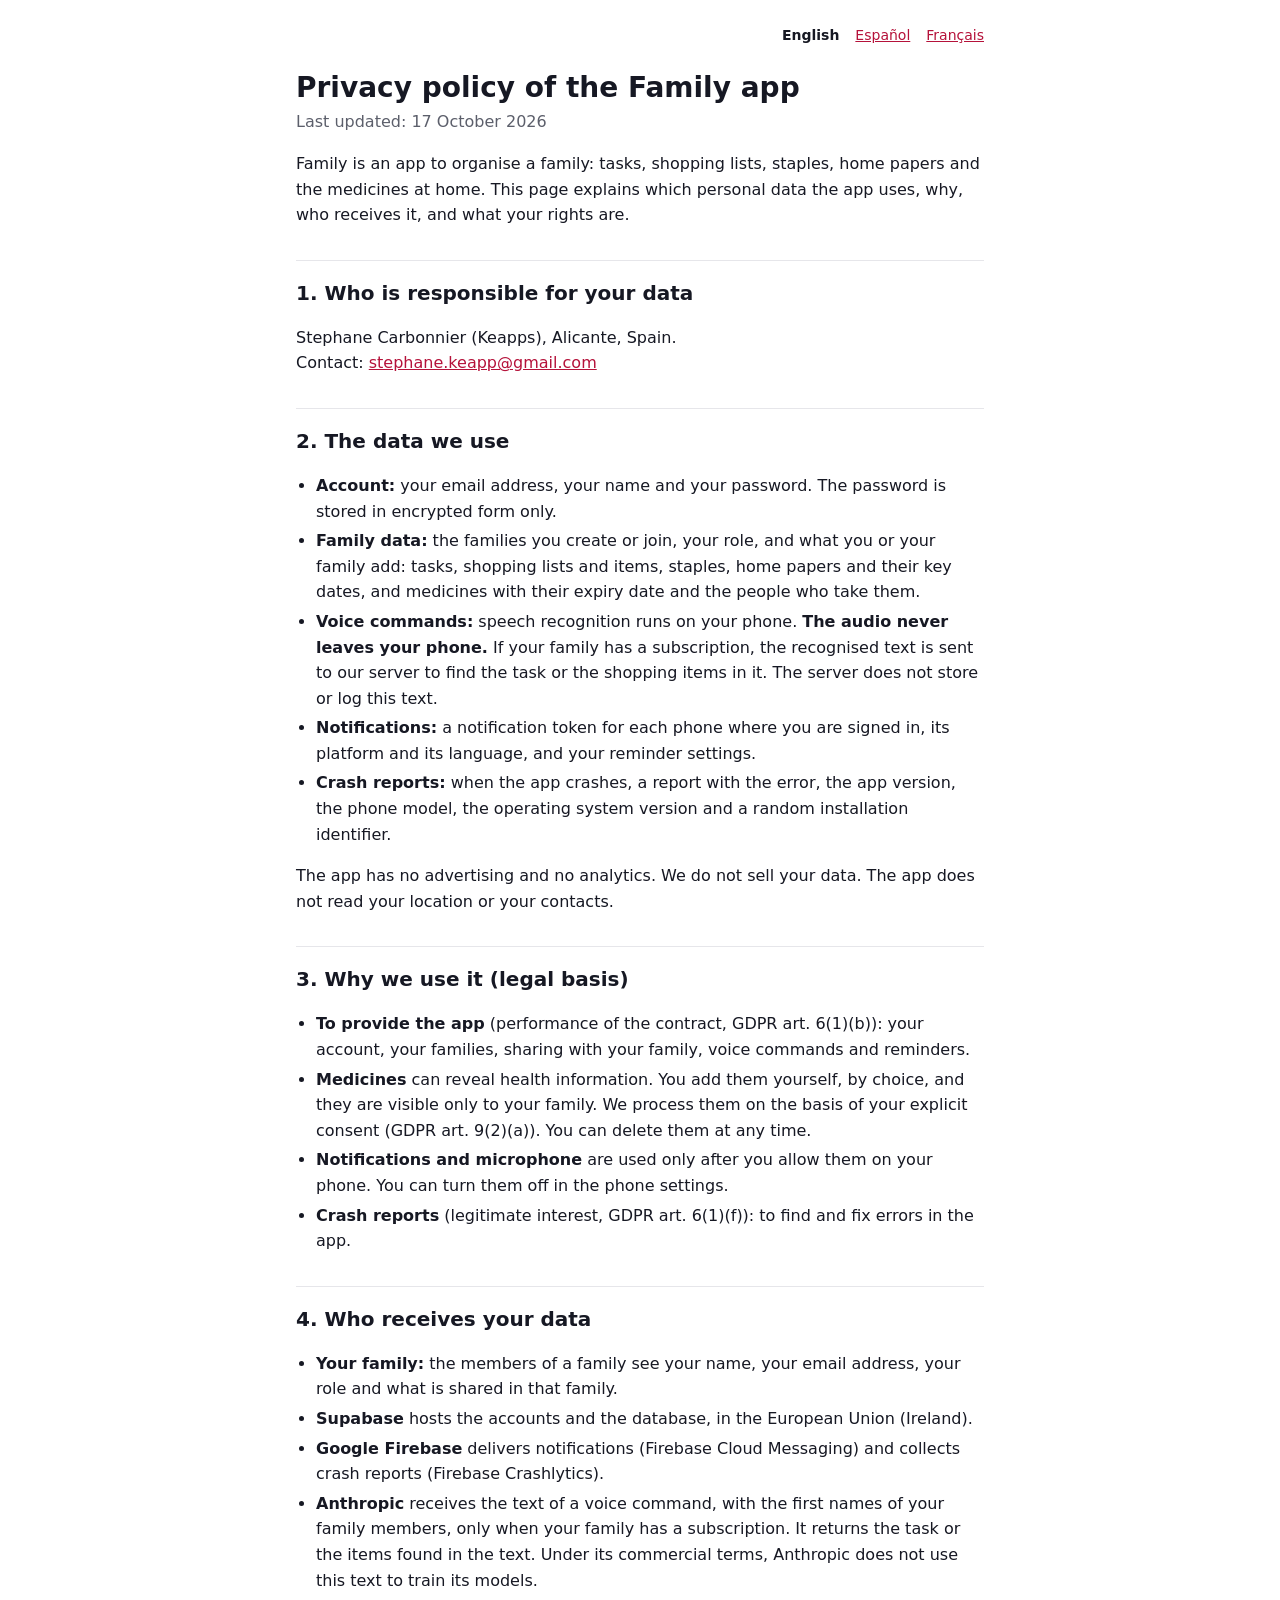
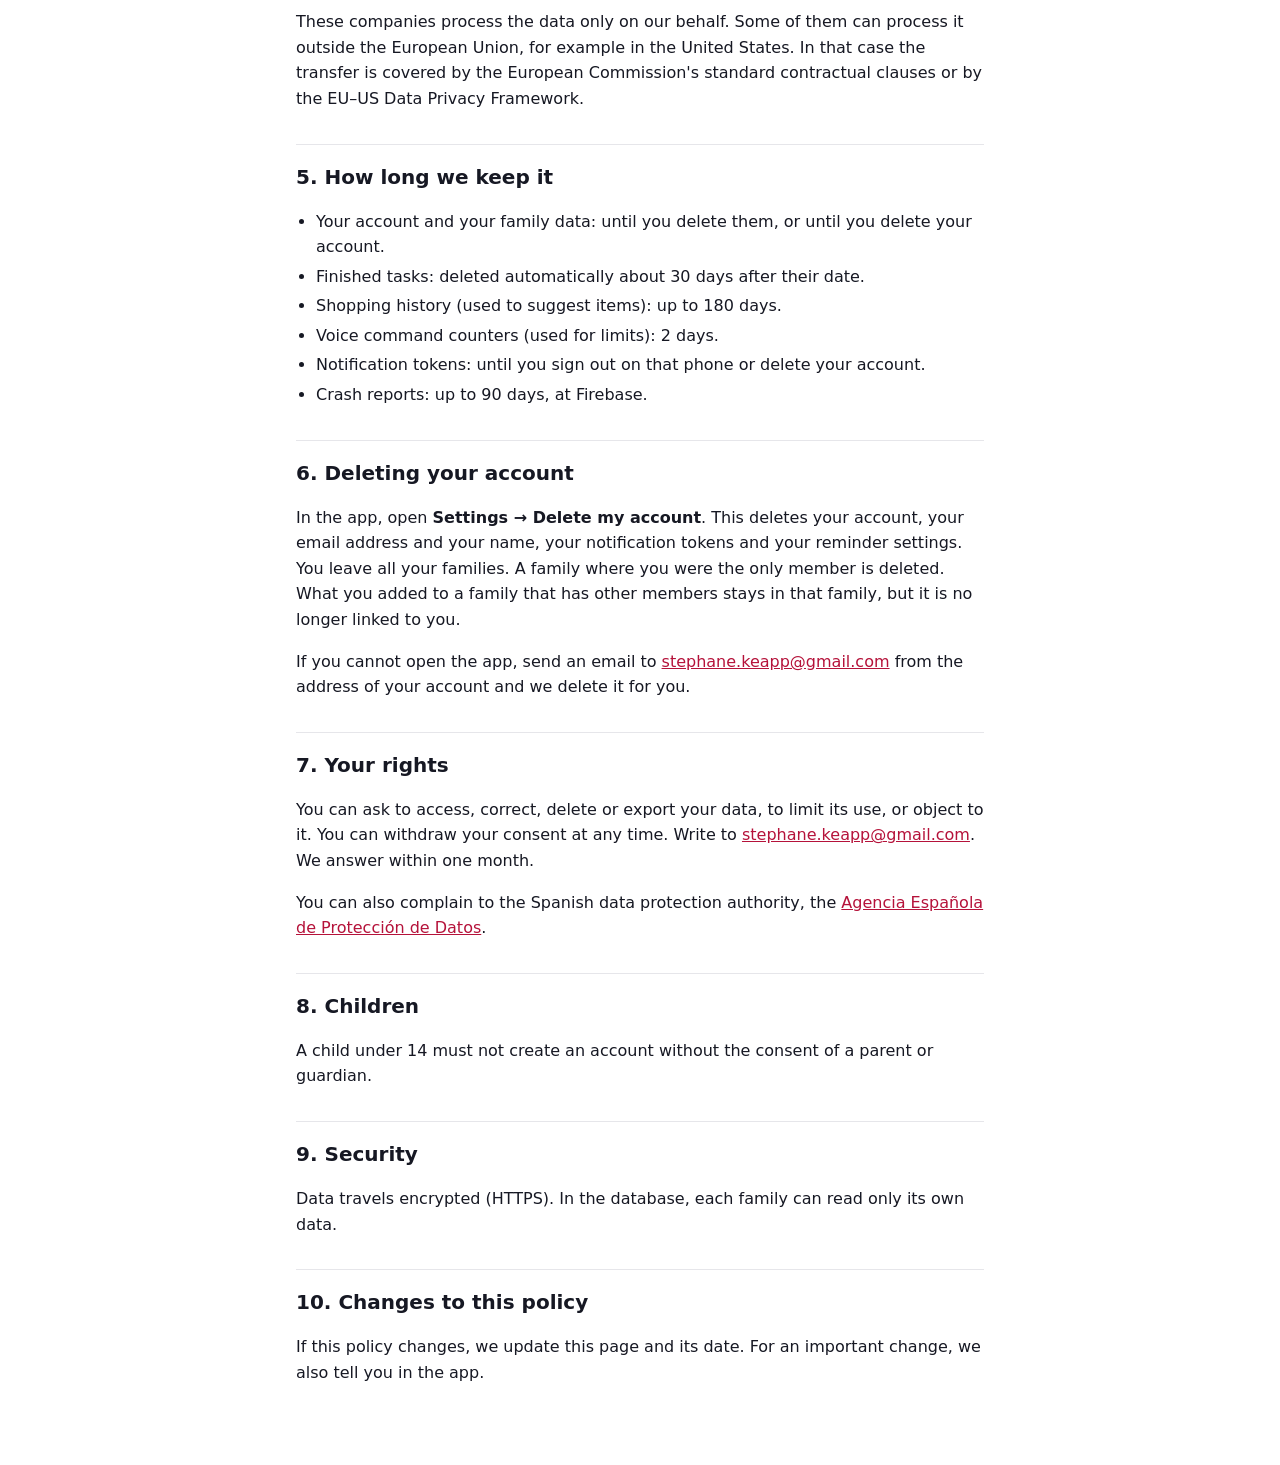
==== index.html @ e2297148 "docs: privacy policy of the Family app (en, es, fr) Co-Authored-By: Claude Opus 5.5 <noreply@anthrop" ====
<!doctype html>
<html lang="en">
<head>
  <meta charset="utf-8">
  <meta name="viewport" content="width=device-width, initial-scale=1">
  <title>Family – Privacy policy</title>
  <link rel="stylesheet" href="style.css">
</head>
<body>
<main>
  <nav class="lang" aria-label="Language">
    <a href="./" aria-current="page">English</a>
    <a href="es/" hreflang="es">Español</a>
    <a href="fr/" hreflang="fr">Français</a>
  </nav>

  <h1>Privacy policy of the Family app</h1>
  <p class="updated">Last updated: 17 October 2026</p>

  <p>Family is an app to organise a family: tasks, shopping lists, staples, home papers and the medicines at home. This page explains which personal data the app uses, why, who receives it, and what your rights are.</p>

  <h2>1. Who is responsible for your data</h2>
  <p>Stephane Carbonnier (Keapps), Alicante, Spain.<br>
  Contact: <a href="mailto:stephane.keapp@gmail.com">stephane.keapp@gmail.com</a></p>

  <h2>2. The data we use</h2>
  <ul>
    <li><strong>Account:</strong> your email address, your name and your password. The password is stored in encrypted form only.</li>
    <li><strong>Family data:</strong> the families you create or join, your role, and what you or your family add: tasks, shopping lists and items, staples, home papers and their key dates, and medicines with their expiry date and the people who take them.</li>
    <li><strong>Voice commands:</strong> speech recognition runs on your phone. <strong>The audio never leaves your phone.</strong> If your family has a subscription, the recognised text is sent to our server to find the task or the shopping items in it. The server does not store or log this text.</li>
    <li><strong>Notifications:</strong> a notification token for each phone where you are signed in, its platform and its language, and your reminder settings.</li>
    <li><strong>Crash reports:</strong> when the app crashes, a report with the error, the app version, the phone model, the operating system version and a random installation identifier.</li>
  </ul>
  <p>The app has no advertising and no analytics. We do not sell your data. The app does not read your location or your contacts.</p>

  <h2>3. Why we use it (legal basis)</h2>
  <ul>
    <li><strong>To provide the app</strong> (performance of the contract, GDPR art. 6(1)(b)): your account, your families, sharing with your family, voice commands and reminders.</li>
    <li><strong>Medicines</strong> can reveal health information. You add them yourself, by choice, and they are visible only to your family. We process them on the basis of your explicit consent (GDPR art. 9(2)(a)). You can delete them at any time.</li>
    <li><strong>Notifications and microphone</strong> are used only after you allow them on your phone. You can turn them off in the phone settings.</li>
    <li><strong>Crash reports</strong> (legitimate interest, GDPR art. 6(1)(f)): to find and fix errors in the app.</li>
  </ul>

  <h2>4. Who receives your data</h2>
  <ul>
    <li><strong>Your family:</strong> the members of a family see your name, your email address, your role and what is shared in that family.</li>
    <li><strong>Supabase</strong> hosts the accounts and the database, in the European Union (Ireland).</li>
    <li><strong>Google Firebase</strong> delivers notifications (Firebase Cloud Messaging) and collects crash reports (Firebase Crashlytics).</li>
    <li><strong>Anthropic</strong> receives the text of a voice command, with the first names of your family members, only when your family has a subscription. It returns the task or the items found in the text. Under its commercial terms, Anthropic does not use this text to train its models.</li>
  </ul>
  <p>These companies process the data only on our behalf. Some of them can process it outside the European Union, for example in the United States. In that case the transfer is covered by the European Commission's standard contractual clauses or by the EU–US Data Privacy Framework.</p>

  <h2>5. How long we keep it</h2>
  <ul>
    <li>Your account and your family data: until you delete them, or until you delete your account.</li>
    <li>Finished tasks: deleted automatically about 30 days after their date.</li>
    <li>Shopping history (used to suggest items): up to 180 days.</li>
    <li>Voice command counters (used for limits): 2 days.</li>
    <li>Notification tokens: until you sign out on that phone or delete your account.</li>
    <li>Crash reports: up to 90 days, at Firebase.</li>
  </ul>

  <h2>6. Deleting your account</h2>
  <p>In the app, open <strong>Settings → Delete my account</strong>. This deletes your account, your email address and your name, your notification tokens and your reminder settings. You leave all your families. A family where you were the only member is deleted. What you added to a family that has other members stays in that family, but it is no longer linked to you.</p>
  <p>If you cannot open the app, send an email to <a href="mailto:stephane.keapp@gmail.com">stephane.keapp@gmail.com</a> from the address of your account and we delete it for you.</p>

  <h2>7. Your rights</h2>
  <p>You can ask to access, correct, delete or export your data, to limit its use, or object to it. You can withdraw your consent at any time. Write to <a href="mailto:stephane.keapp@gmail.com">stephane.keapp@gmail.com</a>. We answer within one month.</p>
  <p>You can also complain to the Spanish data protection authority, the <a href="https://www.aepd.es">Agencia Española de Protección de Datos</a>.</p>

  <h2>8. Children</h2>
  <p>A child under 14 must not create an account without the consent of a parent or guardian.</p>

  <h2>9. Security</h2>
  <p>Data travels encrypted (HTTPS). In the database, each family can read only its own data.</p>

  <h2>10. Changes to this policy</h2>
  <p>If this policy changes, we update this page and its date. For an important change, we also tell you in the app.</p>
</main>
</body>
</html>
---- style.css ----
:root {
  --bg: #ffffff;
  --text: #161823;
  --muted: #5c5f6b;
  --accent: #b5123a;
  --rule: #e6e6ea;
  color-scheme: light dark;
}

@media (prefers-color-scheme: dark) {
  :root {
    --bg: #121212;
    --text: #f1f1f2;
    --muted: #a8aab3;
    --accent: #ff7a98;
    --rule: #2c2c30;
  }
}

* { box-sizing: border-box; }

body {
  margin: 0;
  background: var(--bg);
  color: var(--text);
  font: 16px/1.6 system-ui, -apple-system, "Segoe UI", Roboto, sans-serif;
}

main {
  max-width: 720px;
  margin: 0 auto;
  padding: 24px 16px 64px;
}

nav.lang {
  display: flex;
  gap: 16px;
  justify-content: flex-end;
  font-size: 14px;
}

nav.lang a[aria-current="page"] {
  font-weight: 700;
  color: var(--text);
  text-decoration: none;
}

h1 { font-size: 28px; line-height: 1.25; margin: 24px 0 4px; }
h2 { font-size: 20px; margin: 32px 0 8px; padding-top: 16px; border-top: 1px solid var(--rule); }
p.updated { color: var(--muted); margin-top: 0; }
a { color: var(--accent); }
ul { padding-left: 20px; }
li { margin: 4px 0; }
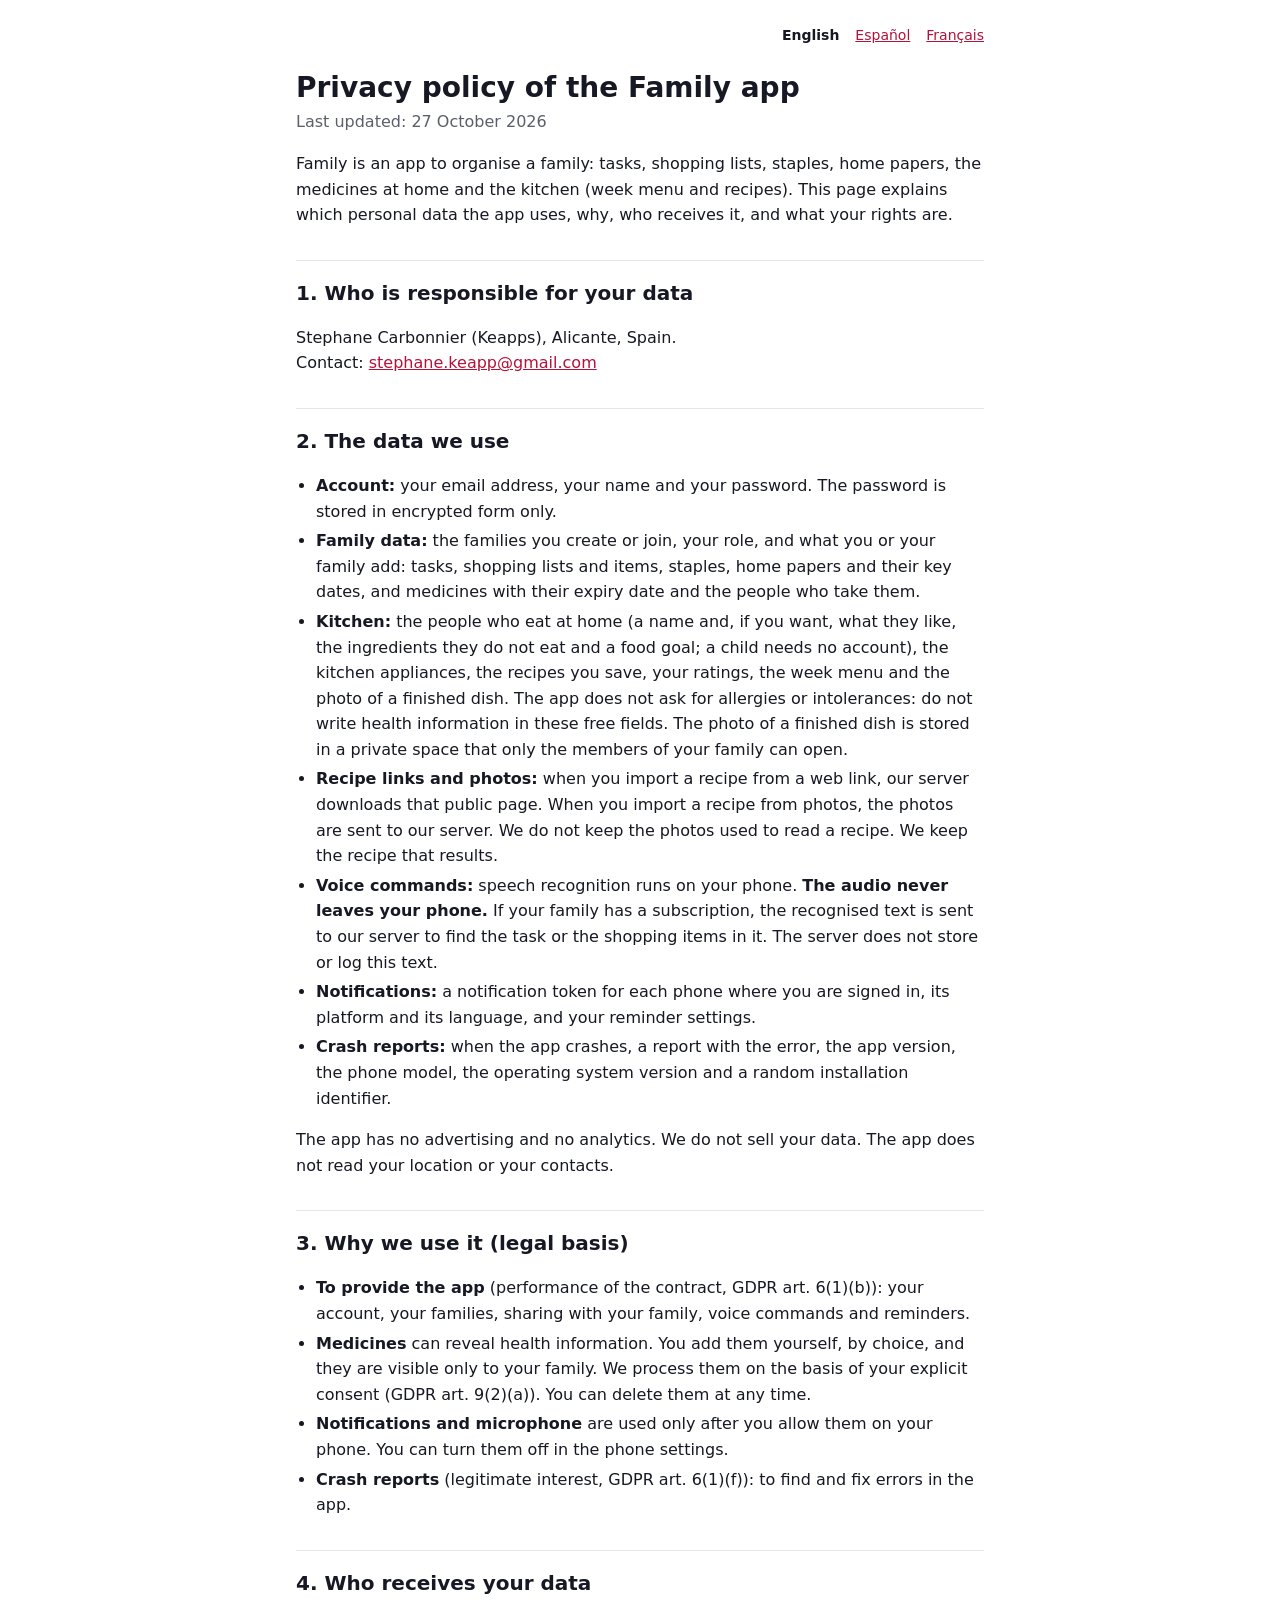
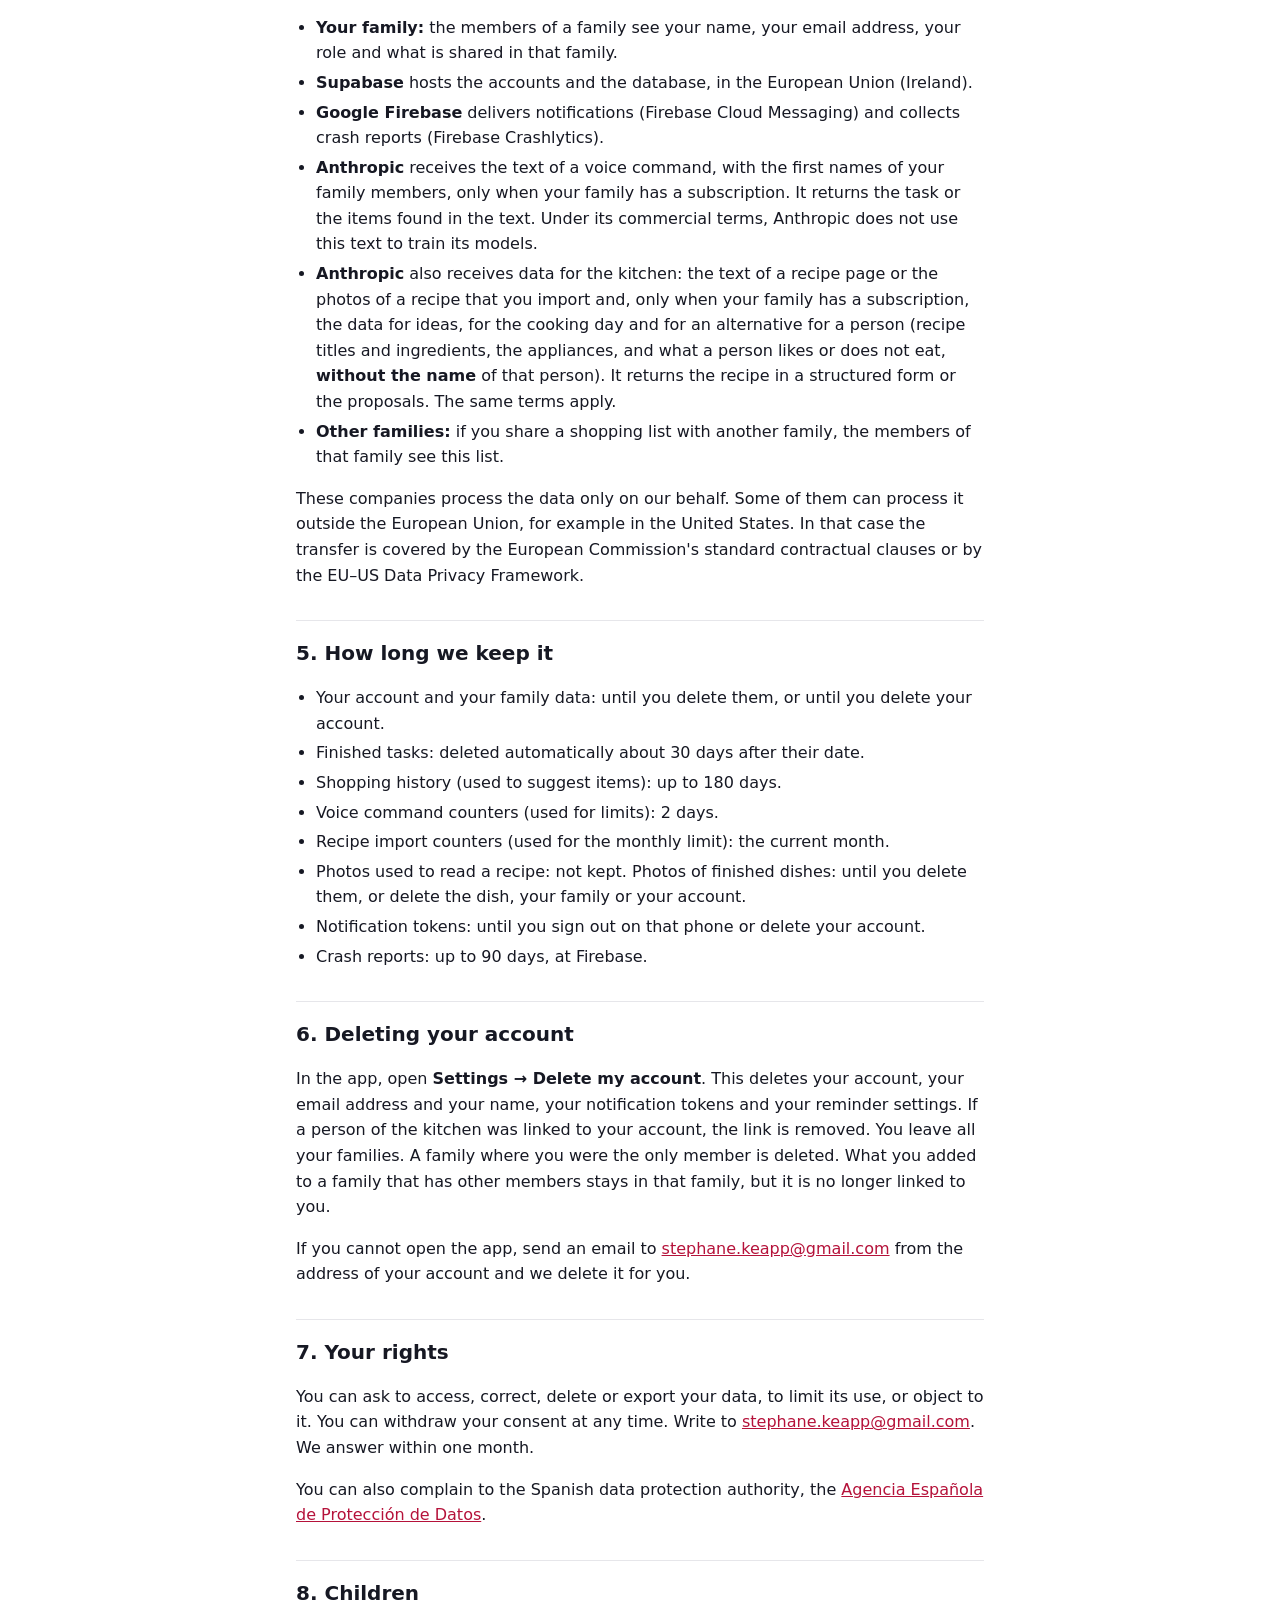
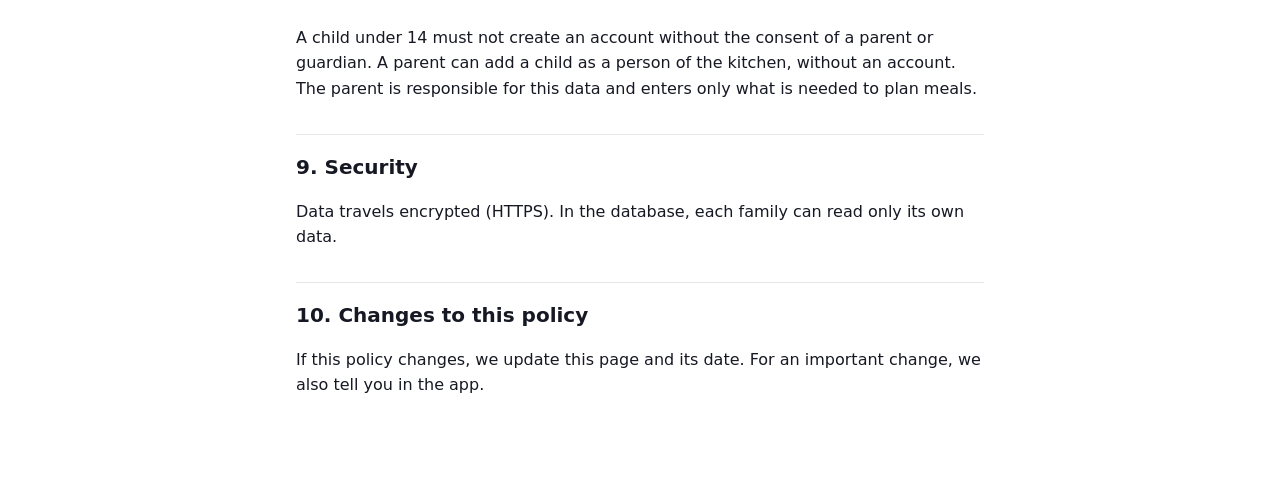
==== commit 4aaedee4: "docs: privacy policy covers the Kitchen module (diners, recipes, photos, Anthropic) Co-Authored-By: " ====
--- a/index.html
+++ b/index.html
@@ -15,9 +15,9 @@
   </nav>
 
   <h1>Privacy policy of the Family app</h1>
-  <p class="updated">Last updated: 17 October 2026</p>
+  <p class="updated">Last updated: 27 October 2026</p>
 
-  <p>Family is an app to organise a family: tasks, shopping lists, staples, home papers and the medicines at home. This page explains which personal data the app uses, why, who receives it, and what your rights are.</p>
+  <p>Family is an app to organise a family: tasks, shopping lists, staples, home papers, the medicines at home and the kitchen (week menu and recipes). This page explains which personal data the app uses, why, who receives it, and what your rights are.</p>
 
   <h2>1. Who is responsible for your data</h2>
   <p>Stephane Carbonnier (Keapps), Alicante, Spain.<br>
@@ -27,6 +27,8 @@
   <ul>
     <li><strong>Account:</strong> your email address, your name and your password. The password is stored in encrypted form only.</li>
     <li><strong>Family data:</strong> the families you create or join, your role, and what you or your family add: tasks, shopping lists and items, staples, home papers and their key dates, and medicines with their expiry date and the people who take them.</li>
+    <li><strong>Kitchen:</strong> the people who eat at home (a name and, if you want, what they like, the ingredients they do not eat and a food goal; a child needs no account), the kitchen appliances, the recipes you save, your ratings, the week menu and the photo of a finished dish. The app does not ask for allergies or intolerances: do not write health information in these free fields. The photo of a finished dish is stored in a private space that only the members of your family can open.</li>
+    <li><strong>Recipe links and photos:</strong> when you import a recipe from a web link, our server downloads that public page. When you import a recipe from photos, the photos are sent to our server. We do not keep the photos used to read a recipe. We keep the recipe that results.</li>
     <li><strong>Voice commands:</strong> speech recognition runs on your phone. <strong>The audio never leaves your phone.</strong> If your family has a subscription, the recognised text is sent to our server to find the task or the shopping items in it. The server does not store or log this text.</li>
     <li><strong>Notifications:</strong> a notification token for each phone where you are signed in, its platform and its language, and your reminder settings.</li>
     <li><strong>Crash reports:</strong> when the app crashes, a report with the error, the app version, the phone model, the operating system version and a random installation identifier.</li>
@@ -47,6 +49,8 @@
     <li><strong>Supabase</strong> hosts the accounts and the database, in the European Union (Ireland).</li>
     <li><strong>Google Firebase</strong> delivers notifications (Firebase Cloud Messaging) and collects crash reports (Firebase Crashlytics).</li>
     <li><strong>Anthropic</strong> receives the text of a voice command, with the first names of your family members, only when your family has a subscription. It returns the task or the items found in the text. Under its commercial terms, Anthropic does not use this text to train its models.</li>
+    <li><strong>Anthropic</strong> also receives data for the kitchen: the text of a recipe page or the photos of a recipe that you import and, only when your family has a subscription, the data for ideas, for the cooking day and for an alternative for a person (recipe titles and ingredients, the appliances, and what a person likes or does not eat, <strong>without the name</strong> of that person). It returns the recipe in a structured form or the proposals. The same terms apply.</li>
+    <li><strong>Other families:</strong> if you share a shopping list with another family, the members of that family see this list.</li>
   </ul>
   <p>These companies process the data only on our behalf. Some of them can process it outside the European Union, for example in the United States. In that case the transfer is covered by the European Commission's standard contractual clauses or by the EU–US Data Privacy Framework.</p>
 
@@ -56,12 +60,14 @@
     <li>Finished tasks: deleted automatically about 30 days after their date.</li>
     <li>Shopping history (used to suggest items): up to 180 days.</li>
     <li>Voice command counters (used for limits): 2 days.</li>
+    <li>Recipe import counters (used for the monthly limit): the current month.</li>
+    <li>Photos used to read a recipe: not kept. Photos of finished dishes: until you delete them, or delete the dish, your family or your account.</li>
     <li>Notification tokens: until you sign out on that phone or delete your account.</li>
     <li>Crash reports: up to 90 days, at Firebase.</li>
   </ul>
 
   <h2>6. Deleting your account</h2>
-  <p>In the app, open <strong>Settings → Delete my account</strong>. This deletes your account, your email address and your name, your notification tokens and your reminder settings. You leave all your families. A family where you were the only member is deleted. What you added to a family that has other members stays in that family, but it is no longer linked to you.</p>
+  <p>In the app, open <strong>Settings → Delete my account</strong>. This deletes your account, your email address and your name, your notification tokens and your reminder settings. If a person of the kitchen was linked to your account, the link is removed. You leave all your families. A family where you were the only member is deleted. What you added to a family that has other members stays in that family, but it is no longer linked to you.</p>
   <p>If you cannot open the app, send an email to <a href="mailto:stephane.keapp@gmail.com">stephane.keapp@gmail.com</a> from the address of your account and we delete it for you.</p>
 
   <h2>7. Your rights</h2>
@@ -69,7 +75,7 @@
   <p>You can also complain to the Spanish data protection authority, the <a href="https://www.aepd.es">Agencia Española de Protección de Datos</a>.</p>
 
   <h2>8. Children</h2>
-  <p>A child under 14 must not create an account without the consent of a parent or guardian.</p>
+  <p>A child under 14 must not create an account without the consent of a parent or guardian. A parent can add a child as a person of the kitchen, without an account. The parent is responsible for this data and enters only what is needed to plan meals.</p>
 
   <h2>9. Security</h2>
   <p>Data travels encrypted (HTTPS). In the database, each family can read only its own data.</p>
